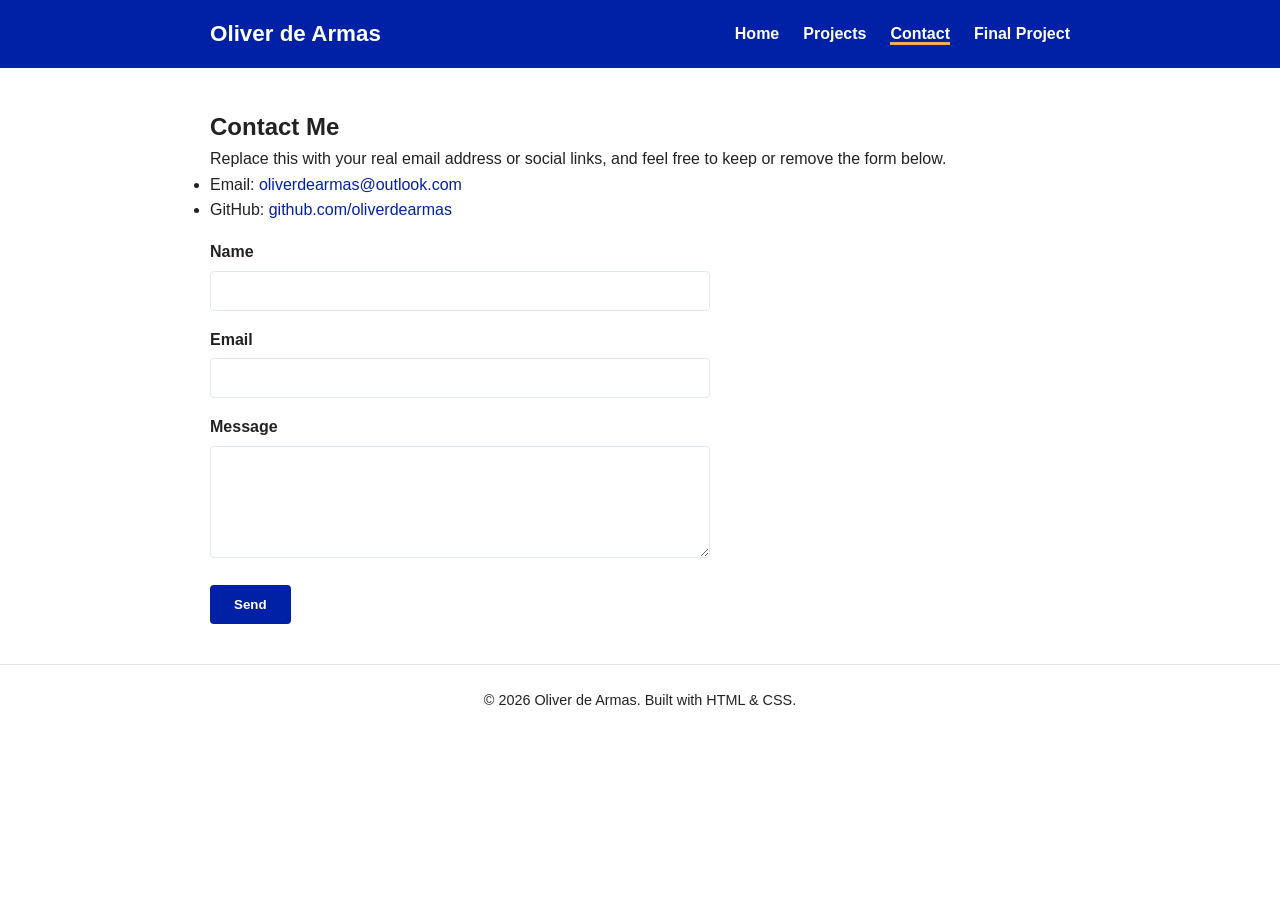
==== contact.html @ 1093a174 "Add initial project files including HTML, CSS, JS, and images - Created launch configuration for deb" ====
<!DOCTYPE html>
<html lang="en">
<head>
  <meta charset="UTF-8">
  <meta name="viewport" content="width=device-width, initial-scale=1.0">
  <title>Contact — Oliver</title>
  <link rel="stylesheet" href="css/style.css">
</head>
<body>

  <header class="site-header">
    <div class="container">
      <a href="index.html" class="site-title">Oliver de Armas</a>
      <button class="menu-toggle" aria-label="Toggle menu">
        <span></span>
        <span></span>
        <span></span>
      </button>
      <ul class="nav-menu">
        <li><a href="index.html">Home</a></li>
        <li><a href="projects.html">Projects</a></li>
        <li><a href="contact.html" class="active">Contact</a></li>
        <li><a href="finalproject.html">Final Project</a></li>
      </ul>
    </div>
  </header>

  <main>
    <section>
      <div class="container">
        <h1>Contact Me</h1>
        <p>
          Replace this with your real email address or social links, and
          feel free to keep or remove the form below.
        </p>

        <ul>
          <li>Email: <a href="mailto:you@example.com">oliverdearmas@outlook.com</a></li>
          <li>GitHub: <a href="https://github.com/yourusername">github.com/oliverdearmas</a></li>
        </ul>

        <!--
          This form doesn't send anywhere yet — a real contact form needs
          a backend or a service like Formspree/Google Forms to receive
          messages. For now it's just a structure to practice with.
        -->
        <form>
          <label for="name">Name</label>
          <input type="text" id="name" name="name">

          <label for="email">Email</label>
          <input type="email" id="email" name="email">

          <label for="message">Message</label>
          <textarea id="message" name="message" rows="5"></textarea>

          <button type="submit" class="button">Send</button>
        </form>
      </div>
    </section>
  </main>

  <footer class="site-footer">
    <div class="container">
      <p>&copy; 2026 Oliver de Armas. Built with HTML &amp; CSS.</p>
    </div>
  </footer>

  <script src="js/script.js"></script>
</body>
</html>
---- css/style.css ----
/* =========================================================
   STYLE.CSS — All the colors and spacing for the whole site
   live in this ONE file. Change something here and every
   page updates at once.
   ========================================================= */

/* ---- 1. COLORS -----------------------------------------
   Change these six values to re-theme the entire site.
   Try a color picker: https://coolors.co or your browser's
   built-in color picker in dev tools.
   ---------------------------------------------------------- */
:root {
  --color-bg: #ffffff;        /* page background */
  --color-text: #222222;      /* main text color */
  --color-primary: #0021A5;   /* header, links, buttons */
  --color-primary-dark: #FA4616; /* hover state for links/buttons */
  --color-accent: #f6ad55;    /* small highlights, e.g. active nav link */
  --color-border: #e2e8f0;    /* light lines / card borders */
}

/* ---- 2. RESET --------------------------------------------
   Removes default browser spacing so layouts are predictable.
   ---------------------------------------------------------- */
* {
  margin: 0;
  padding: 0;
  box-sizing: border-box;
}

body {
  font-family: Arial, Helvetica, sans-serif;
  color: var(--color-text);
  background-color: var(--color-bg);
  line-height: 1.6;
}

img {
  max-width: 100%;
  display: block;
}

a {
  color: var(--color-primary);
  text-decoration: none;
}

a:hover {
  color: var(--color-primary-dark);
  text-decoration: underline;
}

/* ---- 3. LAYOUT HELPERS ------------------------------------
   .container keeps content from stretching edge-to-edge on
   wide screens.
   ---------------------------------------------------------- */
.container {
  max-width: 900px;
  margin: 0 auto;
  padding: 0 20px;
}

section {
  padding: 40px 0;
}



/* ---- 4. HEADER + NAV MENU ---------------------------------- */
.site-header {
  background-color: var(--color-primary);
  color: #ffffff;
}

.site-header .container {
  display: flex;
  align-items: center;
  justify-content: space-between;
  padding-top: 16px;
  padding-bottom: 16px;
}

.site-title {
  font-size: 1.4rem;
  font-weight: bold;
  color: #ffffff;
}

.site-title:hover {
  color: #ffffff;
  text-decoration: none;
}

/* Nav links list */
.nav-menu {
  list-style: none;
  display: flex;
  gap: 24px;
}

.nav-menu a {
  color: #ffffff;
  font-weight: bold;
}

.nav-menu a:hover {
  color: var(--color-accent);
  text-decoration: none;
}

.nav-menu a.active {
  border-bottom: 3px solid var(--color-accent);
}

/* Hamburger button — hidden on wide screens, shown on narrow ones */
.menu-toggle {
  display: none;
  flex-direction: column;
  gap: 5px;
  background: none;
  border: none;
  cursor: pointer;
  padding: 4px;
}

.menu-toggle span {
  width: 26px;
  height: 3px;
  background-color: #ffffff;
  display: block;
}

/* ---- 5. SMALL SCREENS (phones) -----------------------------
   Below 700px wide: hide the nav links and show the hamburger
   button instead. Clicking it adds/removes the "open" class
   via js/script.js.
   ---------------------------------------------------------- */
@media (max-width: 700px) {
  .menu-toggle {
    display: flex;
  }

  .nav-menu {
    display: none;
    flex-direction: column;
    gap: 0;
    width: 100%;
    background-color: var(--color-primary-dark);
  }

  .nav-menu.open {
    display: flex;
  }

  .nav-menu li {
    border-top: 1px solid rgba(255, 255, 255, 0.2);
  }

  .nav-menu a {
    display: block;
    padding: 14px 20px;
  }

  .site-header .container {
    flex-wrap: wrap;
  }
}

/* ---- 6. HERO SECTION (big intro block on the homepage) ----- */
.hero {
  text-align: center;
  padding: 60px 20px;
}

.hero h1 {
  font-size: 2.2rem;
  margin-bottom: 10px;
}

.hero p {
  font-size: 1.1rem;
  margin-bottom: 20px;
}

/* Button-style link, e.g. "See my work" */
.button {
  display: inline-block;
  background-color: var(--color-primary);
  color: #ffffff;
  padding: 12px 24px;
  border-radius: 4px;
  font-weight: bold;
}

.button:hover {
  background-color: var(--color-primary-dark);
  color: #ffffff;
  text-decoration: none;
}

/* ---- 7. CARDS (used on the Projects page) ------------------- */
.card-grid {
  display: grid;
  grid-template-columns: repeat(auto-fit, minmax(240px, 1fr));
  gap: 20px;
}

.card {
  border: 1px solid var(--color-border);
  border-radius: 6px;
  padding: 20px;
}

.card h3 {
  margin-bottom: 8px;
}

.card .tags {
  margin-top: 10px;
  font-size: 0.85rem;
  color: var(--color-primary-dark);
}

.card-link {
  display: block;
  color: var(--color-text);
  transition: border-color 0.2s ease, transform 0.2s ease;
}

.card-link:hover {
  color: var(--color-text);
  border-color: var(--color-primary);
  text-decoration: none;
  transform: translateY(-2px);
}

.card-action {
  display: inline-block;
  margin-top: 16px;
  color: var(--color-primary);
  font-weight: bold;
}

.project-detail h1 {
  margin-bottom: 12px;
}

.project-detail .tags {
  margin: 20px 0;
  color: var(--color-primary-dark);
  font-weight: bold;
}

.project-summary {
  margin: 28px 0;
}

.project-summary h2 {
  margin-bottom: 12px;
}

.doc-stages {
  display: grid;
  gap: 28px;
  margin: 32px 0;
}

.doc-stage {
  display: grid;
  grid-template-columns: 1fr 1.2fr;
  gap: 24px;
  align-items: center;
  padding: 24px;
  border: 1px solid var(--color-border);
  border-radius: 10px;
  background: #f8fafc;
}

.stage-copy {
  display: flex;
  flex-direction: column;
  gap: 12px;
}

.stage-number {
  display: inline-block;
  font-size: 0.8rem;
  font-weight: bold;
  letter-spacing: 0.08em;
  text-transform: uppercase;
  color: var(--color-primary);
}

.doc-stage img {
  width: 100%;
  height: 280px;
  object-fit: cover;
  border-radius: 8px;
  border: 1px solid var(--color-border);
}

.back-link {
  display: inline-block;
  margin-top: 24px;
  font-weight: bold;
}

@media (max-width: 700px) {
  .doc-stage {
    grid-template-columns: 1fr;
  }

  .doc-stage img {
    height: 220px;
  }
}

/* ---- 8. SIMPLE FORM (Contact page) --------------------------- */
form {
  max-width: 500px;
}

label {
  display: block;
  font-weight: bold;
  margin-top: 16px;
  margin-bottom: 6px;
}

input,
textarea {
  width: 100%;
  padding: 10px;
  border: 1px solid var(--color-border);
  border-radius: 4px;
  font-size: 1rem;
  font-family: inherit;
}

form .button {
  margin-top: 20px;
  border: none;
  cursor: pointer;
}

/* ---- 9. FOOTER ------------------------------------------------ */
.site-footer {
  text-align: center;
  padding: 24px 0;
  border-top: 1px solid var(--color-border);
  color: var(--color-text);
  font-size: 0.9rem;
}
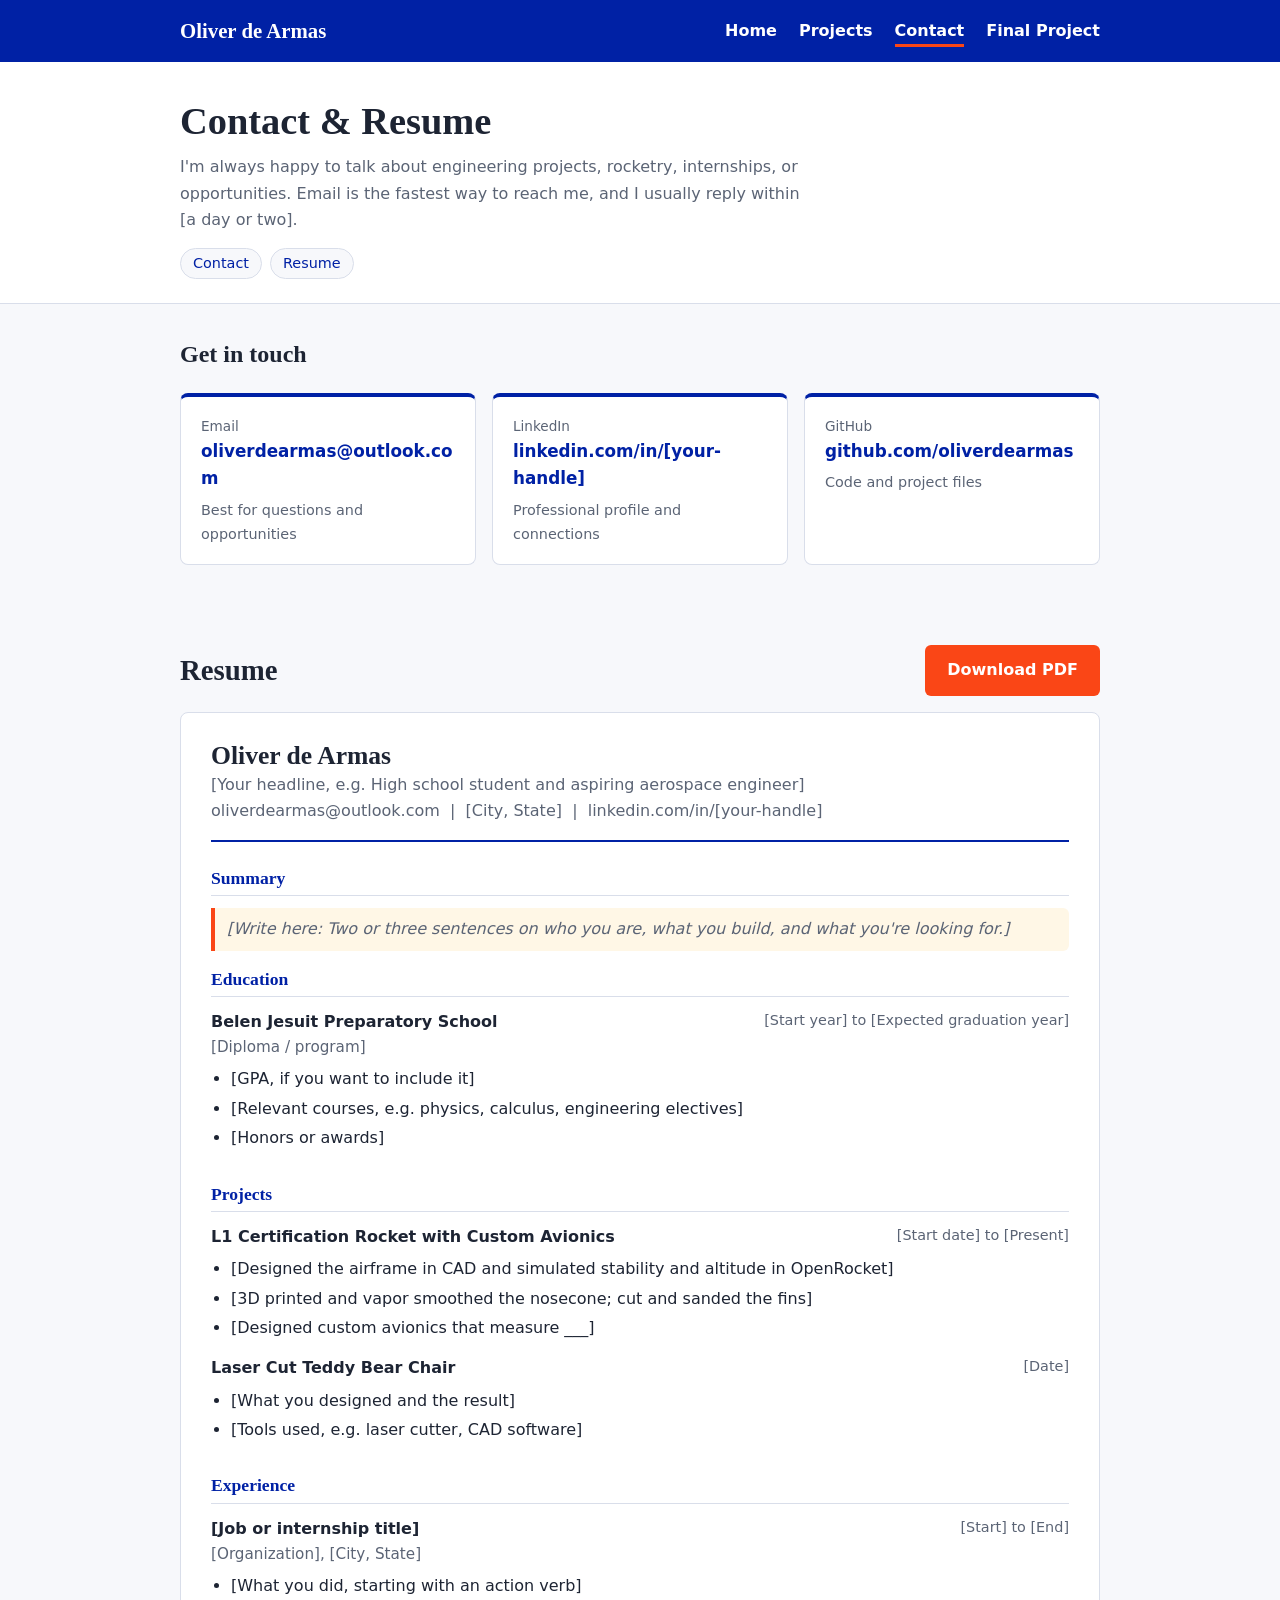
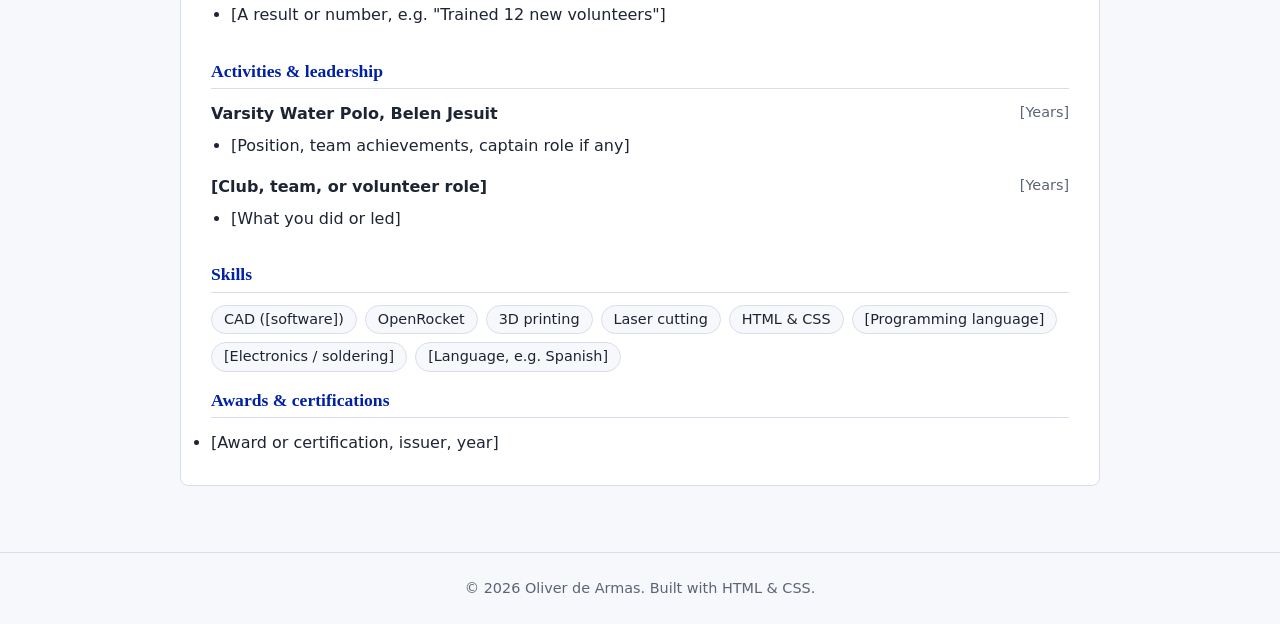
==== commit a4bd1ee2: "big changes" ====
--- a/contact.html
+++ b/contact.html
@@ -1,71 +1,162 @@
 <!DOCTYPE html>
 <html lang="en">
 <head>
-  <meta charset="UTF-8">
-  <meta name="viewport" content="width=device-width, initial-scale=1.0">
-  <title>Contact — Oliver</title>
-  <link rel="stylesheet" href="css/style.css">
+<meta charset="UTF-8">
+<meta name="viewport" content="width=device-width, initial-scale=1.0">
+<title>Contact &amp; Resume | Oliver de Armas</title>
+<meta name="description" content="Contact Oliver de Armas and view his resume.">
+<link rel="stylesheet" href="css/style.css">
 </head>
 <body>
+<header class="site-header"><div class="container">
+<a href="index.html" class="site-title">Oliver de Armas</a>
+<button class="menu-toggle" aria-label="Toggle menu"><span></span><span></span><span></span></button>
+<ul class="nav-menu">
+<li><a href="index.html">Home</a></li>
+<li><a href="projects.html">Projects</a></li>
+<li><a href="contact.html" class="active">Contact</a></li>
+<li><a href="finalproject.html">Final Project</a></li>
+</ul>
+</div></header>
+<main>
 
-  <header class="site-header">
-    <div class="container">
-      <a href="index.html" class="site-title">Oliver de Armas</a>
-      <button class="menu-toggle" aria-label="Toggle menu">
-        <span></span>
-        <span></span>
-        <span></span>
-      </button>
-      <ul class="nav-menu">
-        <li><a href="index.html">Home</a></li>
-        <li><a href="projects.html">Projects</a></li>
-        <li><a href="contact.html" class="active">Contact</a></li>
-        <li><a href="finalproject.html">Final Project</a></li>
-      </ul>
-    </div>
-  </header>
+<div class="step-head"><div class="container">
+<h1>Contact &amp; Resume</h1>
+<p class="contact-intro">I'm always happy to talk about engineering projects, rocketry, internships, or opportunities. Email is the fastest way to reach me, and I usually reply within [a day or two].</p>
+<div class="toc">
+<a href="#contact">Contact</a><a href="#resume">Resume</a>
+</div>
+</div></div>
 
-  <main>
-    <section>
-      <div class="container">
-        <h1>Contact Me</h1>
-        <p>
-          Replace this with your real email address or social links, and
-          feel free to keep or remove the form below.
-        </p>
+<section id="contact"><div class="container">
+<h2>Get in touch</h2>
+<div class="contact-cards">
+<a class="contact-card" href="mailto:oliverdearmas@outlook.com?subject=Hello%20Oliver">
+<small>Email</small>
+<strong>oliverdearmas@outlook.com</strong>
+<span>Best for questions and opportunities</span>
+</a>
+<a class="contact-card" href="https://www.linkedin.com/in/your-linkedin-handle" target="_blank" rel="noopener">
+<small>LinkedIn</small>
+<strong>linkedin.com/in/[your-handle]</strong>
+<span>Professional profile and connections</span>
+</a>
+<a class="contact-card" href="https://github.com/oliverdearmas" target="_blank" rel="noopener">
+<small>GitHub</small>
+<strong>github.com/oliverdearmas</strong>
+<span>Code and project files</span>
+</a>
+</div>
+<!-- Replace your-linkedin-handle in the LinkedIn card with the end of your real profile URL. -->
+</div></section>
 
-        <ul>
-          <li>Email: <a href="mailto:you@example.com">oliverdearmas@outlook.com</a></li>
-          <li>GitHub: <a href="https://github.com/yourusername">github.com/oliverdearmas</a></li>
-        </ul>
+<section id="resume"><div class="container">
+<div class="resume-head">
+<h2>Resume</h2>
+<a class="button" href="assets/resume/Oliver-de-Armas-Resume.pdf" download>Download PDF</a>
+<!-- Save your PDF at assets/resume/Oliver-de-Armas-Resume.pdf so the button works. -->
+</div>
 
-        <!--
-          This form doesn't send anywhere yet — a real contact form needs
-          a backend or a service like Formspree/Google Forms to receive
-          messages. For now it's just a structure to practice with.
-        -->
-        <form>
-          <label for="name">Name</label>
-          <input type="text" id="name" name="name">
+<div class="resume">
 
-          <label for="email">Email</label>
-          <input type="email" id="email" name="email">
+<div class="resume-top">
+<h3>Oliver de Armas</h3>
+<p>[Your headline, e.g. High school student and aspiring aerospace engineer]</p>
+<p>oliverdearmas@outlook.com &nbsp;|&nbsp; [City, State] &nbsp;|&nbsp; linkedin.com/in/[your-handle]</p>
+</div>
 
-          <label for="message">Message</label>
-          <textarea id="message" name="message" rows="5"></textarea>
+<div class="r-section">
+<h3>Summary</h3>
+<p class="todo-text">[Write here: Two or three sentences on who you are, what you build, and what you're looking for.]</p>
+</div>
 
-          <button type="submit" class="button">Send</button>
-        </form>
-      </div>
-    </section>
-  </main>
+<div class="r-section">
+<h3>Education</h3>
+<div class="r-entry">
+<div class="r-row"><b>Belen Jesuit Preparatory School</b><span>[Start year] to [Expected graduation year]</span></div>
+<p class="r-sub">[Diploma / program]</p>
+<ul>
+<li>[GPA, if you want to include it]</li>
+<li>[Relevant courses, e.g. physics, calculus, engineering electives]</li>
+<li>[Honors or awards]</li>
+</ul>
+</div>
+</div>
 
-  <footer class="site-footer">
-    <div class="container">
-      <p>&copy; 2026 Oliver de Armas. Built with HTML &amp; CSS.</p>
-    </div>
-  </footer>
+<div class="r-section">
+<h3>Projects</h3>
+<div class="r-entry">
+<div class="r-row"><b>L1 Certification Rocket with Custom Avionics</b><span>[Start date] to [Present]</span></div>
+<ul>
+<li>[Designed the airframe in CAD and simulated stability and altitude in OpenRocket]</li>
+<li>[3D printed and vapor smoothed the nosecone; cut and sanded the fins]</li>
+<li>[Designed custom avionics that measure ___]</li>
+</ul>
+</div>
+<div class="r-entry">
+<div class="r-row"><b>Laser Cut Teddy Bear Chair</b><span>[Date]</span></div>
+<ul>
+<li>[What you designed and the result]</li>
+<li>[Tools used, e.g. laser cutter, CAD software]</li>
+</ul>
+</div>
+</div>
 
-  <script src="js/script.js"></script>
+<div class="r-section">
+<h3>Experience</h3>
+<div class="r-entry">
+<div class="r-row"><b>[Job or internship title]</b><span>[Start] to [End]</span></div>
+<p class="r-sub">[Organization], [City, State]</p>
+<ul>
+<li>[What you did, starting with an action verb]</li>
+<li>[A result or number, e.g. "Trained 12 new volunteers"]</li>
+</ul>
+</div>
+</div>
+
+<div class="r-section">
+<h3>Activities &amp; leadership</h3>
+<div class="r-entry">
+<div class="r-row"><b>Varsity Water Polo, Belen Jesuit</b><span>[Years]</span></div>
+<ul>
+<li>[Position, team achievements, captain role if any]</li>
+</ul>
+</div>
+<div class="r-entry">
+<div class="r-row"><b>[Club, team, or volunteer role]</b><span>[Years]</span></div>
+<ul>
+<li>[What you did or led]</li>
+</ul>
+</div>
+</div>
+
+<div class="r-section">
+<h3>Skills</h3>
+<ul class="skill-list">
+<li>CAD ([software])</li>
+<li>OpenRocket</li>
+<li>3D printing</li>
+<li>Laser cutting</li>
+<li>HTML &amp; CSS</li>
+<li>[Programming language]</li>
+<li>[Electronics / soldering]</li>
+<li>[Language, e.g. Spanish]</li>
+</ul>
+</div>
+
+<div class="r-section">
+<h3>Awards &amp; certifications</h3>
+<ul>
+<li>[Award or certification, issuer, year]</li>
+</ul>
+</div>
+
+</div>
+</div></section>
+
+</main>
+<footer class="site-footer"><div class="container"><p>&copy; 2026 Oliver de Armas. Built with HTML &amp; CSS.</p></div></footer>
+<script src="js/script.js"></script>
 </body>
 </html>
+
--- a/css/style.css
+++ b/css/style.css
@@ -1,352 +1,139 @@
-/* =========================================================
-   STYLE.CSS — All the colors and spacing for the whole site
-   live in this ONE file. Change something here and every
-   page updates at once.
-   ========================================================= */
+/* STYLE.CSS - every color and spacing value for the site lives here.
+   Re-theme the site by editing the variables just below. */
+:root{--blue:#0021A5;--orange:#FA4616;--ink:#1d2433;--muted:#5b6475;--paper:#f7f8fb;--line:#d9deea;--white:#fff;--done:#1a7f4b;--wip:#b86e00}
+*{margin:0;padding:0;box-sizing:border-box}
+html{scroll-behavior:smooth}
+body{font-family:system-ui,-apple-system,"Segoe UI",Roboto,Arial,sans-serif;color:var(--ink);background:var(--paper);line-height:1.65}
+h1,h2,h3{font-family:Georgia,"Times New Roman",serif;line-height:1.2}
+img{max-width:100%;display:block}
+a{color:var(--blue)}
+a:hover{color:var(--orange)}
+:focus-visible{outline:3px solid var(--orange);outline-offset:2px}
+.container{max-width:960px;margin:0 auto;padding:0 20px}
+section{padding:36px 0}
 
-/* ---- 1. COLORS -----------------------------------------
-   Change these six values to re-theme the entire site.
-   Try a color picker: https://coolors.co or your browser's
-   built-in color picker in dev tools.
-   ---------------------------------------------------------- */
-:root {
-  --color-bg: #ffffff;        /* page background */
-  --color-text: #222222;      /* main text color */
-  --color-primary: #0021A5;   /* header, links, buttons */
-  --color-primary-dark: #FA4616; /* hover state for links/buttons */
-  --color-accent: #f6ad55;    /* small highlights, e.g. active nav link */
-  --color-border: #e2e8f0;    /* light lines / card borders */
+/* Header and nav */
+.site-header{background:var(--blue);position:sticky;top:0;z-index:10}
+.site-header .container{display:flex;align-items:center;justify-content:space-between;padding-top:14px;padding-bottom:14px}
+.site-title{font-family:Georgia,serif;font-size:1.3rem;font-weight:bold;color:var(--white);text-decoration:none}
+.site-title:hover{color:var(--white)}
+.nav-menu{list-style:none;display:flex;gap:22px}
+.nav-menu a{color:var(--white);font-weight:600;text-decoration:none;padding:4px 0}
+.nav-menu a:hover{color:#ffd0c2}
+.nav-menu a.active{border-bottom:3px solid var(--orange)}
+.menu-toggle{display:none;flex-direction:column;gap:5px;background:none;border:none;cursor:pointer;padding:4px}
+.menu-toggle span{width:26px;height:3px;background:var(--white);display:block}
+@media(max-width:700px){
+  .menu-toggle{display:flex}
+  .nav-menu{display:none;flex-direction:column;gap:0;width:100%;margin-top:10px}
+  .nav-menu.open{display:flex}
+  .nav-menu li{border-top:1px solid rgba(255,255,255,.25)}
+  .nav-menu a{display:block;padding:12px 0}
+  .site-header .container{flex-wrap:wrap}
 }
 
-/* ---- 2. RESET --------------------------------------------
-   Removes default browser spacing so layouts are predictable.
-   ---------------------------------------------------------- */
-* {
-  margin: 0;
-  padding: 0;
-  box-sizing: border-box;
-}
+/* Homepage */
+.hero{background:var(--blue);color:var(--white);padding:64px 0 56px;border-bottom:6px solid var(--orange)}
+.hero h1{font-size:clamp(2rem,6vw,3.2rem);margin-bottom:8px}
+.hero p{font-size:1.15rem;max-width:560px;margin-bottom:24px;color:#dbe2ff}
+.button{display:inline-block;background:var(--orange);color:var(--white);padding:12px 22px;border-radius:6px;font-weight:700;text-decoration:none}
+.button:hover{background:var(--white);color:var(--blue)}
+.about{display:grid;grid-template-columns:260px 1fr;gap:32px;align-items:center}
+.about img{border-radius:8px;border:1px solid var(--line);width:100%}
+.about h2{margin-bottom:12px}
+.about p+p{margin-top:12px}
+@media(max-width:700px){.about{grid-template-columns:1fr}.about img{max-width:260px}}
 
-body {
-  font-family: Arial, Helvetica, sans-serif;
-  color: var(--color-text);
-  background-color: var(--color-bg);
-  line-height: 1.6;
-}
+/* Cards */
+.card-grid{display:grid;grid-template-columns:repeat(auto-fit,minmax(260px,1fr));gap:20px;margin-top:20px}
+.card{background:var(--white);border:1px solid var(--line);border-radius:8px;padding:20px;display:block;color:var(--ink);text-decoration:none}
+a.card:hover{border-color:var(--blue);color:var(--ink)}
+.card h3{margin-bottom:6px;font-size:1.15rem}
+.card p{color:var(--muted)}
+.card .go{display:inline-block;margin-top:12px;color:var(--blue);font-weight:700}
 
-img {
-  max-width: 100%;
-  display: block;
-}
+/* Status pills: change the class on a page to todo, wip, or done */
+.pill{display:inline-block;font-size:.8rem;font-weight:700;padding:2px 10px;border-radius:99px;border:1px solid currentColor}
+.pill.todo{color:var(--muted)}
+.pill.wip{color:var(--wip)}
+.pill.done{color:var(--done)}
 
-a {
-  color: var(--color-primary);
-  text-decoration: none;
-}
+/* Build log on the Final Project page */
+.log{list-style:none;margin-top:20px;border-left:3px solid var(--line)}
+.log li{position:relative;padding:0 0 18px 28px}
+.log li::before{content:attr(data-n);position:absolute;left:-15px;top:14px;width:27px;height:27px;border-radius:50%;background:var(--blue);color:var(--white);font-size:.8rem;font-weight:700;display:grid;place-items:center}
+.log .card{padding:14px 18px}
+.log .card h3{font-size:1.05rem;display:flex;gap:10px;align-items:center;flex-wrap:wrap}
 
-a:hover {
-  color: var(--color-primary-dark);
-  text-decoration: underline;
-}
+/* Fact boxes */
+.facts{display:grid;grid-template-columns:repeat(auto-fit,minmax(170px,1fr));gap:12px;margin:16px 0}
+.fact{background:var(--white);border:1px solid var(--line);border-left:4px solid var(--orange);border-radius:6px;padding:10px 14px}
+.fact b{display:block;font-size:.85rem;color:var(--muted)}
 
-/* ---- 3. LAYOUT HELPERS ------------------------------------
-   .container keeps content from stretching edge-to-edge on
-   wide screens.
-   ---------------------------------------------------------- */
-.container {
-  max-width: 900px;
-  margin: 0 auto;
-  padding: 0 20px;
-}
+/* Step pages */
+.crumbs{font-size:.9rem;color:var(--muted);margin-bottom:14px}
+.step-head{background:var(--white);border-bottom:1px solid var(--line);padding:30px 0 24px}
+.step-head h1{font-size:clamp(1.7rem,4.5vw,2.4rem);margin:6px 0 10px}
+.toc{display:flex;flex-wrap:wrap;gap:8px;margin-top:14px}
+.toc a{font-size:.9rem;text-decoration:none;border:1px solid var(--line);border-radius:99px;padding:3px 12px;background:var(--paper)}
+.block{background:var(--white);border:1px solid var(--line);border-radius:8px;padding:22px 24px;margin-bottom:18px}
+.block h2{font-size:1.3rem;margin-bottom:10px;padding-bottom:8px;border-bottom:2px solid var(--line)}
+.part-title{font-size:1.6rem;margin:30px 0 14px;color:var(--blue)}
+.todo-text{color:var(--muted);font-style:italic;background:#fff7e6;border-left:4px solid var(--orange);padding:8px 12px;border-radius:0 6px 6px 0}
+.todo-text+.todo-text{margin-top:8px}
+.photos{display:grid;grid-template-columns:repeat(auto-fit,minmax(220px,1fr));gap:14px}
+figure img,.ph{width:100%;aspect-ratio:4/3;object-fit:cover;border-radius:6px;border:1px solid var(--line)}
+.ph{display:grid;place-items:center;background:repeating-linear-gradient(45deg,#eef1f8,#eef1f8 10px,#e6eaf4 10px,#e6eaf4 20px);color:var(--muted);font-size:.9rem}
+figcaption{font-size:.9rem;color:var(--muted);margin-top:6px}
+table{width:100%;border-collapse:collapse;font-size:.95rem;display:block;overflow-x:auto}
+th,td{border:1px solid var(--line);padding:8px 10px;text-align:left;white-space:nowrap}
+th{background:var(--paper)}
+.pager{display:flex;justify-content:space-between;gap:12px;margin-top:24px;flex-wrap:wrap}
+.pager a{flex:1;min-width:200px}
+.pager .next{text-align:right}
+.pager small{display:block;color:var(--muted)}
 
-section {
-  padding: 40px 0;
-}
+/* Ideas section */
+.idea{margin-top:16px}
+.idea img{width:min(100%,420px);margin-top:10px;border-radius:6px;border:1px solid var(--line)}
+details{background:var(--white);border:1px solid var(--line);border-radius:8px;padding:14px 20px;margin-top:14px}
+summary{cursor:pointer;font-weight:700}
+
+/* Contact */
+.contact-list{list-style:none;margin-top:16px}
+.contact-list li{padding:10px 0;border-bottom:1px solid var(--line)}
+
+/* Footer */
+.site-footer{text-align:center;padding:24px 0;border-top:1px solid var(--line);color:var(--muted);font-size:.9rem;margin-top:30px}
+@media(prefers-reduced-motion:reduce){html{scroll-behavior:auto}}
+
+/* ---------- Contact page ---------- */
+.contact-intro{max-width:620px;margin-top:8px;color:var(--muted)}
+.contact-cards{display:grid;grid-template-columns:repeat(auto-fit,minmax(240px,1fr));gap:16px;margin:24px 0 8px}
+.contact-card{background:var(--white);border:1px solid var(--line);border-top:4px solid var(--blue);border-radius:8px;padding:18px 20px;display:block;text-decoration:none;color:var(--ink)}
+.contact-card:hover{border-top-color:var(--orange);color:var(--ink)}
+.contact-card small{display:block;color:var(--muted);font-size:.85rem}
+.contact-card strong{display:block;font-size:1.05rem;color:var(--blue);word-break:break-word}
+.contact-card span{display:block;margin-top:6px;font-size:.9rem;color:var(--muted)}
+
+/* ---------- Resume ---------- */
+.resume-head{display:flex;justify-content:space-between;align-items:center;gap:16px;flex-wrap:wrap;margin-bottom:16px}
+.resume-head h2{font-size:1.8rem}
+.resume{background:var(--white);border:1px solid var(--line);border-radius:8px;padding:28px 30px}
+.resume-top{padding-bottom:16px;margin-bottom:8px;border-bottom:2px solid var(--blue)}
+.resume-top h3{font-size:1.6rem}
+.resume-top p{color:var(--muted)}
+.r-section{padding-top:18px}
+.r-section h3{font-size:1.1rem;color:var(--blue);padding-bottom:6px;border-bottom:1px solid var(--line);margin-bottom:12px}
+.r-entry{margin-bottom:14px}
+.r-row{display:flex;justify-content:space-between;gap:12px;flex-wrap:wrap}
+.r-row b{font-size:1rem}
+.r-row span{color:var(--muted);font-size:.9rem}
+.r-sub{color:var(--muted);font-size:.95rem}
+.r-entry ul{margin:6px 0 0 20px}
+.r-entry li{margin-bottom:3px}
+.skill-list{display:flex;flex-wrap:wrap;gap:8px;list-style:none;margin:0 !important}
+.skill-list li{background:var(--paper);border:1px solid var(--line);border-radius:99px;padding:2px 12px;font-size:.9rem;margin:0}
+@media print{.site-header,.site-footer,.contact-cards,.resume-head .button,.step-head{display:none}.resume{border:none;padding:0}}
 
 
-
-/* ---- 4. HEADER + NAV MENU ---------------------------------- */
-.site-header {
-  background-color: var(--color-primary);
-  color: #ffffff;
-}
-
-.site-header .container {
-  display: flex;
-  align-items: center;
-  justify-content: space-between;
-  padding-top: 16px;
-  padding-bottom: 16px;
-}
-
-.site-title {
-  font-size: 1.4rem;
-  font-weight: bold;
-  color: #ffffff;
-}
-
-.site-title:hover {
-  color: #ffffff;
-  text-decoration: none;
-}
-
-/* Nav links list */
-.nav-menu {
-  list-style: none;
-  display: flex;
-  gap: 24px;
-}
-
-.nav-menu a {
-  color: #ffffff;
-  font-weight: bold;
-}
-
-.nav-menu a:hover {
-  color: var(--color-accent);
-  text-decoration: none;
-}
-
-.nav-menu a.active {
-  border-bottom: 3px solid var(--color-accent);
-}
-
-/* Hamburger button — hidden on wide screens, shown on narrow ones */
-.menu-toggle {
-  display: none;
-  flex-direction: column;
-  gap: 5px;
-  background: none;
-  border: none;
-  cursor: pointer;
-  padding: 4px;
-}
-
-.menu-toggle span {
-  width: 26px;
-  height: 3px;
-  background-color: #ffffff;
-  display: block;
-}
-
-/* ---- 5. SMALL SCREENS (phones) -----------------------------
-   Below 700px wide: hide the nav links and show the hamburger
-   button instead. Clicking it adds/removes the "open" class
-   via js/script.js.
-   ---------------------------------------------------------- */
-@media (max-width: 700px) {
-  .menu-toggle {
-    display: flex;
-  }
-
-  .nav-menu {
-    display: none;
-    flex-direction: column;
-    gap: 0;
-    width: 100%;
-    background-color: var(--color-primary-dark);
-  }
-
-  .nav-menu.open {
-    display: flex;
-  }
-
-  .nav-menu li {
-    border-top: 1px solid rgba(255, 255, 255, 0.2);
-  }
-
-  .nav-menu a {
-    display: block;
-    padding: 14px 20px;
-  }
-
-  .site-header .container {
-    flex-wrap: wrap;
-  }
-}
-
-/* ---- 6. HERO SECTION (big intro block on the homepage) ----- */
-.hero {
-  text-align: center;
-  padding: 60px 20px;
-}
-
-.hero h1 {
-  font-size: 2.2rem;
-  margin-bottom: 10px;
-}
-
-.hero p {
-  font-size: 1.1rem;
-  margin-bottom: 20px;
-}
-
-/* Button-style link, e.g. "See my work" */
-.button {
-  display: inline-block;
-  background-color: var(--color-primary);
-  color: #ffffff;
-  padding: 12px 24px;
-  border-radius: 4px;
-  font-weight: bold;
-}
-
-.button:hover {
-  background-color: var(--color-primary-dark);
-  color: #ffffff;
-  text-decoration: none;
-}
-
-/* ---- 7. CARDS (used on the Projects page) ------------------- */
-.card-grid {
-  display: grid;
-  grid-template-columns: repeat(auto-fit, minmax(240px, 1fr));
-  gap: 20px;
-}
-
-.card {
-  border: 1px solid var(--color-border);
-  border-radius: 6px;
-  padding: 20px;
-}
-
-.card h3 {
-  margin-bottom: 8px;
-}
-
-.card .tags {
-  margin-top: 10px;
-  font-size: 0.85rem;
-  color: var(--color-primary-dark);
-}
-
-.card-link {
-  display: block;
-  color: var(--color-text);
-  transition: border-color 0.2s ease, transform 0.2s ease;
-}
-
-.card-link:hover {
-  color: var(--color-text);
-  border-color: var(--color-primary);
-  text-decoration: none;
-  transform: translateY(-2px);
-}
-
-.card-action {
-  display: inline-block;
-  margin-top: 16px;
-  color: var(--color-primary);
-  font-weight: bold;
-}
-
-.project-detail h1 {
-  margin-bottom: 12px;
-}
-
-.project-detail .tags {
-  margin: 20px 0;
-  color: var(--color-primary-dark);
-  font-weight: bold;
-}
-
-.project-summary {
-  margin: 28px 0;
-}
-
-.project-summary h2 {
-  margin-bottom: 12px;
-}
-
-.doc-stages {
-  display: grid;
-  gap: 28px;
-  margin: 32px 0;
-}
-
-.doc-stage {
-  display: grid;
-  grid-template-columns: 1fr 1.2fr;
-  gap: 24px;
-  align-items: center;
-  padding: 24px;
-  border: 1px solid var(--color-border);
-  border-radius: 10px;
-  background: #f8fafc;
-}
-
-.stage-copy {
-  display: flex;
-  flex-direction: column;
-  gap: 12px;
-}
-
-.stage-number {
-  display: inline-block;
-  font-size: 0.8rem;
-  font-weight: bold;
-  letter-spacing: 0.08em;
-  text-transform: uppercase;
-  color: var(--color-primary);
-}
-
-.doc-stage img {
-  width: 100%;
-  height: 280px;
-  object-fit: cover;
-  border-radius: 8px;
-  border: 1px solid var(--color-border);
-}
-
-.back-link {
-  display: inline-block;
-  margin-top: 24px;
-  font-weight: bold;
-}
-
-@media (max-width: 700px) {
-  .doc-stage {
-    grid-template-columns: 1fr;
-  }
-
-  .doc-stage img {
-    height: 220px;
-  }
-}
-
-/* ---- 8. SIMPLE FORM (Contact page) --------------------------- */
-form {
-  max-width: 500px;
-}
-
-label {
-  display: block;
-  font-weight: bold;
-  margin-top: 16px;
-  margin-bottom: 6px;
-}
-
-input,
-textarea {
-  width: 100%;
-  padding: 10px;
-  border: 1px solid var(--color-border);
-  border-radius: 4px;
-  font-size: 1rem;
-  font-family: inherit;
-}
-
-form .button {
-  margin-top: 20px;
-  border: none;
-  cursor: pointer;
-}
-
-/* ---- 9. FOOTER ------------------------------------------------ */
-.site-footer {
-  text-align: center;
-  padding: 24px 0;
-  border-top: 1px solid var(--color-border);
-  color: var(--color-text);
-  font-size: 0.9rem;
-}
